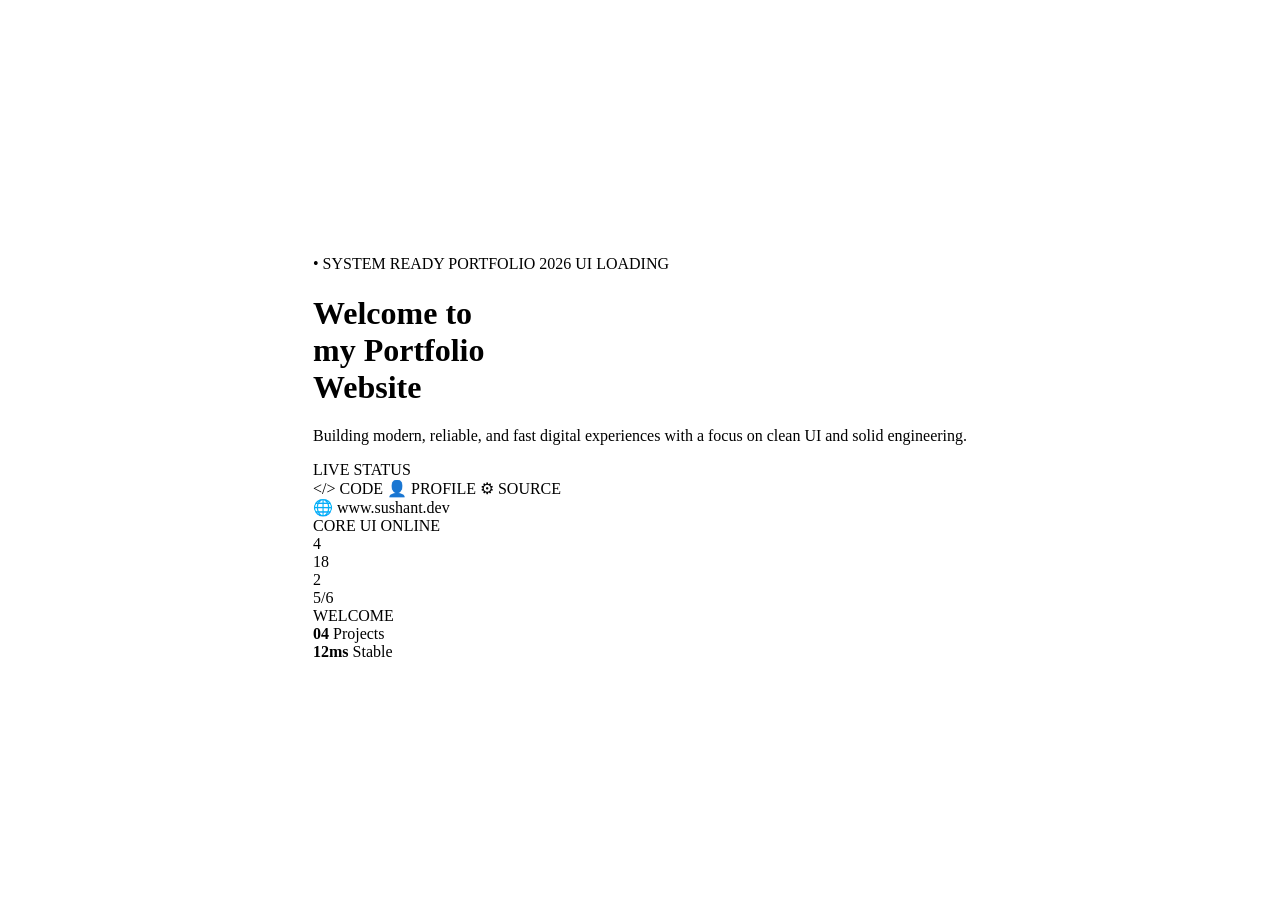
==== index.html @ 024b95af "Add files via upload" ====
<!DOCTYPE html>
<html lang="en">
<head>
  <meta charset="UTF-8" />
  <meta name="viewport" content="width=device-width, initial-scale=1.0" />
  <title>Sushant Janwade | Loading...</title>
  
  <link rel="preconnect" href="https://fonts.googleapis.com">
  <link rel="preconnect" href="https://fonts.gstatic.com" crossorigin>
  <link href="https://fonts.googleapis.com/css2?family=Plus+Jakarta+Sans:wght@300;400;500;600;700;800&family=JetBrains+Mono:wght@400;500;700&display=swap" rel="stylesheet">
  <link rel="stylesheet" href="https://cdnjs.cloudflare.com/ajax/libs/font-awesome/6.5.1/css/all.min.css" />

  <link rel="stylesheet" href="css/style.css" />
</head>
<body style="display: flex; align-items: center; justify-content: center; min-height: 100vh; padding: 0;">

  <div id="intro-screen" style="position: relative; inset: auto; cursor: pointer;">
    <div class="intro-box">
      <div class="intro-top-badges">
        <span class="intro-badge active">• SYSTEM READY</span>
        <span class="intro-badge">PORTFOLIO 2026</span>
        <span class="intro-badge">UI LOADING</span>
      </div>

      <div class="intro-body">
        <div class="intro-left">
          <h1>Welcome to<br>my Portfolio<br>Website</h1>
          <p>Building modern, reliable, and fast digital experiences with a focus on clean UI and solid engineering.</p>
          
          <div class="live-status-title">LIVE STATUS</div>
          <div class="intro-status-pills">
            <span class="intro-status-pill">&lt;/&gt; CODE</span>
            <span class="intro-status-pill">👤 PROFILE</span>
            <span class="intro-status-pill">⚙ SOURCE</span>
          </div>
          <div class="intro-domain">🌐 www.sushant.dev</div>
        </div>

        <div class="intro-right hud-container">
          <div class="hud-header">
            <span>CORE UI</span>
            <span>ONLINE</span>
          </div>

          <div class="hud-circle-wrapper">
            <div class="hud-node node-top">4</div>
            <div class="hud-node node-right">18</div>
            <div class="hud-node node-bottom">2</div>
            <div class="hud-node node-left">5/6</div>
            <div class="hud-circle-inner">
              <span>WELCOME</span>
            </div>
          </div>

          <div class="hud-footer">
            <div class="hud-stat">
              <strong>04</strong>
              <span>Projects</span>
            </div>
            <div class="hud-stat">
              <strong>12ms</strong>
              <span>Stable</span>
            </div>
          </div>
        </div>
      </div>
    </div>
  </div>

  <script>
    // 3 Seconds auto-redirect to home.html
    const redirectTimer = setTimeout(() => {
      window.location.replace("home.html");
    }, 3000);

    // Click anywhere to skip instantly
    document.getElementById('intro-screen').addEventListener('click', () => {
      clearTimeout(redirectTimer);
      window.location.replace("home.html");
    });
  </script>
</body>
</html>
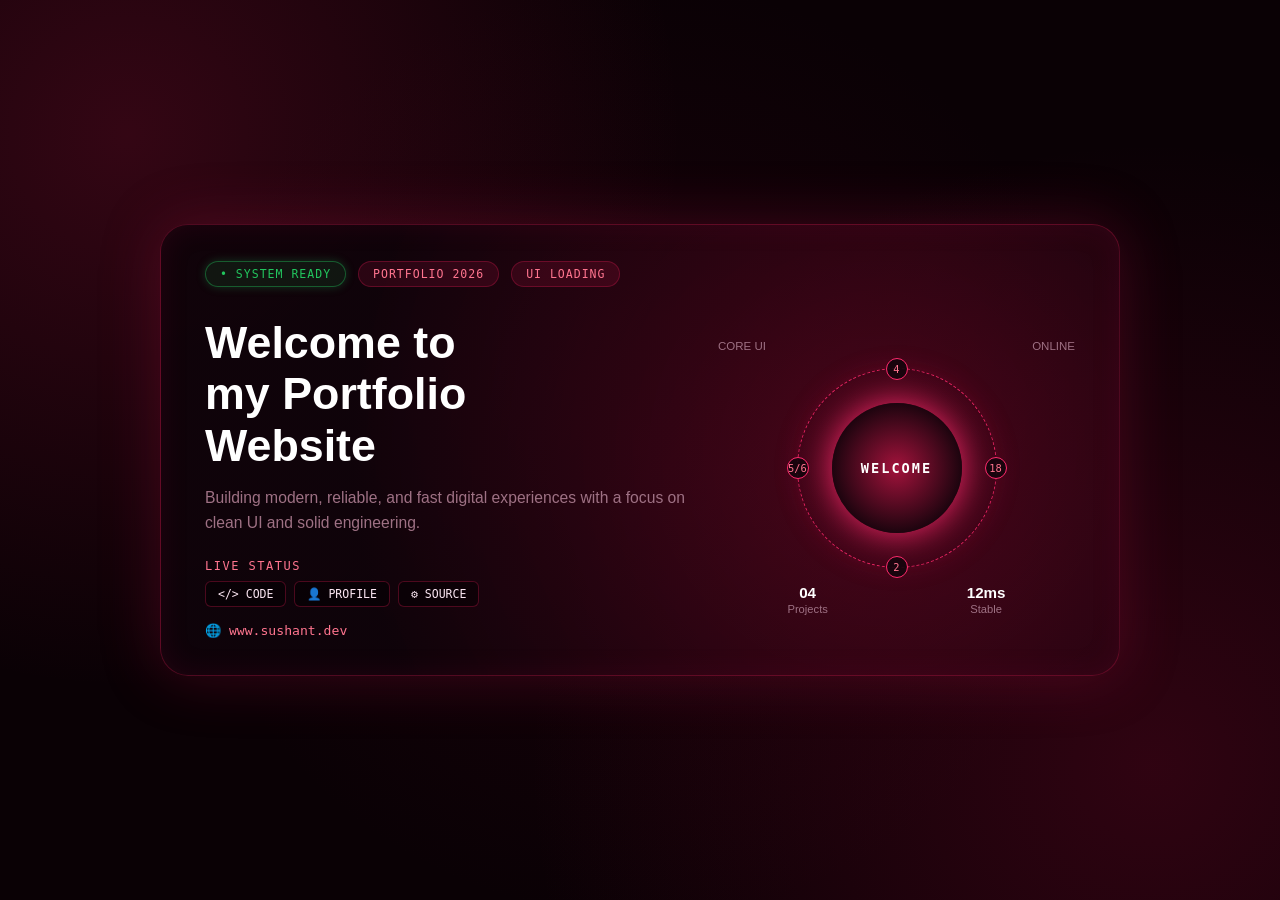
==== commit 9aa20788: "Update index.html" ====
--- a/index.html
+++ b/index.html
@@ -10,7 +10,7 @@
   <link href="https://fonts.googleapis.com/css2?family=Plus+Jakarta+Sans:wght@300;400;500;600;700;800&family=JetBrains+Mono:wght@400;500;700&display=swap" rel="stylesheet">
   <link rel="stylesheet" href="https://cdnjs.cloudflare.com/ajax/libs/font-awesome/6.5.1/css/all.min.css" />
 
-  <link rel="stylesheet" href="css/style.css" />
+  <link rel="stylesheet" href="style.css" />
 </head>
 <body style="display: flex; align-items: center; justify-content: center; min-height: 100vh; padding: 0;">
 
@@ -80,4 +80,4 @@
     });
   </script>
 </body>
-</html>+</html>
--- a/style.css
+++ b/style.css
@@ -0,0 +1,916 @@
+:root {
+  --bg-base: #0a0105;
+  --bg-card: rgba(22, 5, 14, 0.85);
+  --bg-card-hover: rgba(35, 8, 22, 0.95);
+  --primary-crimson: #c9184a;
+  --crimson-glow: #ff2a6d;
+  --accent-pink: #ff758f;
+  --text-main: #fce7f3;
+  --text-muted: #9e7184;
+  --border-glow: rgba(201, 24, 74, 0.35);
+  --border-active: rgba(255, 42, 109, 0.85);
+  --glass-blur: blur(18px);
+  --smooth-ease: cubic-bezier(0.25, 0.8, 0.25, 1);
+}
+
+* {
+  margin: 0;
+  padding: 0;
+  box-sizing: border-box;
+  font-family: 'Plus Jakarta Sans', sans-serif;
+  scroll-behavior: smooth;
+}
+
+/* ====================================================
+   CUSTOM ULTRA-SMOOTH SCROLLBAR
+   ==================================================== */
+::-webkit-scrollbar {
+  width: 8px;
+}
+::-webkit-scrollbar-track {
+  background: #080104;
+}
+::-webkit-scrollbar-thumb {
+  background: rgba(201, 24, 74, 0.5);
+  border-radius: 9999px;
+  border: 2px solid #080104;
+  transition: background 0.3s ease;
+}
+::-webkit-scrollbar-thumb:hover {
+  background: var(--crimson-glow);
+  box-shadow: 0 0 10px var(--crimson-glow);
+}
+
+/* ====================================================
+   MOUSE SPOTLIGHT / GLOW EFFECT
+   ==================================================== */
+.cursor-glow {
+  position: fixed;
+  width: 350px;
+  height: 350px;
+  background: radial-gradient(circle, rgba(255, 42, 109, 0.14) 0%, rgba(201, 24, 74, 0.05) 45%, transparent 70%);
+  border-radius: 50%;
+  pointer-events: none;
+  transform: translate(-50%, -50%);
+  z-index: 999;
+  transition: transform 0.08s linear, opacity 0.3s ease;
+  mix-blend-mode: screen;
+}
+
+body {
+  background-color: var(--bg-base);
+  background-image: 
+    radial-gradient(circle at 10% 15%, rgba(201, 24, 74, 0.22) 0%, transparent 40%),
+    radial-gradient(circle at 90% 85%, rgba(160, 10, 55, 0.25) 0%, transparent 45%),
+    radial-gradient(circle at 50% 50%, rgba(80, 5, 28, 0.2) 0%, transparent 60%);
+  background-attachment: fixed;
+  color: var(--text-main);
+  min-height: 100vh;
+  overflow-x: hidden;
+  display: flex;
+  flex-direction: column;
+  align-items: center;
+  padding: 24px 16px 80px 16px;
+}
+
+/* ====================================================
+   INTRO HUD SCREEN
+   ==================================================== */
+.intro-box {
+  width: 100%;
+  max-width: 960px;
+  background: radial-gradient(circle at 75% 50%, rgba(130, 10, 45, 0.45) 0%, rgba(15, 3, 10, 0.95) 70%);
+  border: 1.5px solid var(--border-glow);
+  border-radius: 28px;
+  padding: 36px 44px;
+  box-shadow: 0 0 60px rgba(201, 24, 74, 0.25), inset 0 0 30px rgba(201, 24, 74, 0.1);
+  display: flex;
+  flex-direction: column;
+  gap: 30px;
+  transition: transform 0.4s var(--smooth-ease);
+}
+
+.intro-box:hover {
+  border-color: var(--crimson-glow);
+  box-shadow: 0 0 80px rgba(201, 24, 74, 0.35);
+}
+
+.intro-top-badges { display: flex; gap: 12px; }
+
+.intro-badge {
+  font-size: 0.72rem;
+  font-family: 'JetBrains Mono', monospace;
+  letter-spacing: 1px;
+  color: var(--accent-pink);
+  padding: 5px 14px;
+  border-radius: 9999px;
+  background: rgba(201, 24, 74, 0.15);
+  border: 1px solid var(--border-glow);
+  text-transform: uppercase;
+  transition: all 0.3s ease;
+}
+
+.intro-badge.active {
+  color: #22c55e;
+  border-color: rgba(34, 197, 94, 0.4);
+  background: rgba(34, 197, 94, 0.1);
+  box-shadow: 0 0 10px rgba(34, 197, 94, 0.25);
+}
+
+.intro-body {
+  display: grid;
+  grid-template-columns: 1.15fr 0.85fr;
+  align-items: center;
+  gap: 30px;
+}
+
+.intro-left h1 {
+  font-size: 2.8rem;
+  font-weight: 800;
+  color: #ffffff;
+  line-height: 1.15;
+  margin-bottom: 14px;
+}
+
+.intro-left p {
+  color: var(--text-muted);
+  font-size: 0.98rem;
+  line-height: 1.6;
+  margin-bottom: 24px;
+}
+
+.live-status-title {
+  font-family: 'JetBrains Mono', monospace;
+  font-size: 0.75rem;
+  letter-spacing: 1.5px;
+  color: var(--accent-pink);
+  margin-bottom: 8px;
+  text-transform: uppercase;
+}
+
+.intro-status-pills { display: flex; gap: 8px; margin-bottom: 14px; }
+
+.intro-status-pill {
+  font-family: 'JetBrains Mono', monospace;
+  font-size: 0.72rem;
+  padding: 5px 12px;
+  background: rgba(0, 0, 0, 0.4);
+  border: 1px solid var(--border-glow);
+  border-radius: 6px;
+  color: var(--text-main);
+  transition: all 0.3s ease;
+}
+
+.intro-status-pill:hover {
+  border-color: var(--crimson-glow);
+  color: #fff;
+  box-shadow: 0 0 10px rgba(255, 42, 109, 0.3);
+}
+
+.intro-domain {
+  font-family: 'JetBrains Mono', monospace;
+  font-size: 0.82rem;
+  color: var(--accent-pink);
+  display: inline-flex;
+  align-items: center;
+  gap: 6px;
+}
+
+.hud-container { display: flex; flex-direction: column; align-items: center; gap: 16px; }
+.hud-header { width: 100%; display: flex; justify-content: space-between; font-family: 'JetBrains Mono', monospace; font-size: 0.72rem; color: var(--text-muted); }
+
+.hud-circle-wrapper {
+  position: relative;
+  width: 200px;
+  height: 200px;
+  border-radius: 50%;
+  display: flex;
+  align-items: center;
+  justify-content: center;
+  border: 1px dashed var(--border-active);
+  animation: rotateHud 20s linear infinite;
+  box-shadow: 0 0 25px rgba(201, 24, 74, 0.2);
+}
+
+@keyframes rotateHud { from { transform: rotate(0deg); } to { transform: rotate(360deg); } }
+
+.hud-circle-inner {
+  width: 130px;
+  height: 130px;
+  border-radius: 50%;
+  background: radial-gradient(circle, rgba(201, 24, 74, 0.7) 0%, rgba(15, 3, 10, 0.9) 75%);
+  box-shadow: 0 0 35px var(--crimson-glow);
+  display: flex;
+  align-items: center;
+  justify-content: center;
+  animation: rotateHud 20s linear infinite reverse;
+}
+
+.hud-circle-inner span { font-family: 'JetBrains Mono', monospace; font-size: 0.85rem; font-weight: 700; letter-spacing: 2px; color: #fff; }
+
+.hud-node {
+  position: absolute;
+  width: 22px;
+  height: 22px;
+  border-radius: 50%;
+  background: rgba(20, 4, 12, 0.9);
+  border: 1px solid var(--crimson-glow);
+  color: var(--accent-pink);
+  font-size: 0.65rem;
+  font-family: 'JetBrains Mono', monospace;
+  display: flex;
+  align-items: center;
+  justify-content: center;
+}
+
+.node-top { top: -11px; left: calc(50% - 11px); }
+.node-right { right: -11px; top: calc(50% - 11px); }
+.node-bottom { bottom: -11px; left: calc(50% - 11px); }
+.node-left { left: -11px; top: calc(50% - 11px); }
+
+.hud-footer { width: 100%; display: flex; justify-content: space-around; font-family: 'JetBrains Mono', monospace; font-size: 0.8rem; }
+.hud-stat { text-align: center; }
+.hud-stat strong { display: block; color: #fff; font-size: 0.95rem; }
+.hud-stat span { color: var(--text-muted); font-size: 0.7rem; }
+
+/* ====================================================
+   MAIN WRAPPER & FLOATING NAVBAR
+   ==================================================== */
+.portfolio-wrapper {
+  width: 100%;
+  max-width: 1080px;
+  display: flex;
+  flex-direction: column;
+  gap: 48px;
+}
+
+.navbar {
+  position: sticky;
+  top: 18px;
+  z-index: 1000;
+  align-self: center;
+  background: rgba(24, 6, 16, 0.88);
+  backdrop-filter: var(--glass-blur);
+  border: 1px solid var(--border-glow);
+  border-radius: 9999px;
+  padding: 6px 14px;
+  display: flex;
+  gap: 8px;
+  box-shadow: 0 10px 30px rgba(0, 0, 0, 0.7), 0 0 20px rgba(201, 24, 74, 0.25);
+  margin-bottom: 24px;
+  transition: transform 0.3s ease, box-shadow 0.3s ease;
+}
+
+.navbar:hover {
+  box-shadow: 0 14px 40px rgba(0, 0, 0, 0.8), 0 0 28px rgba(201, 24, 74, 0.4);
+}
+
+.nav-btn {
+  background: transparent;
+  border: none;
+  color: var(--text-muted);
+  padding: 8px 18px;
+  border-radius: 9999px;
+  font-size: 0.9rem;
+  font-weight: 600;
+  cursor: pointer;
+  display: flex;
+  align-items: center;
+  gap: 8px;
+  transition: all 0.3s var(--smooth-ease);
+  text-decoration: none;
+}
+
+.nav-btn:hover {
+  color: #ffffff;
+  background: rgba(201, 24, 74, 0.25);
+  box-shadow: 0 0 14px rgba(201, 24, 74, 0.35);
+  transform: translateY(-2px);
+}
+
+.nav-btn.active {
+  background: var(--primary-crimson);
+  color: #ffffff;
+  box-shadow: 0 0 22px var(--crimson-glow);
+}
+
+/* Base Glass Card */
+.glass-card {
+  background: var(--bg-card);
+  backdrop-filter: var(--glass-blur);
+  border: 1.2px solid var(--border-glow);
+  border-radius: 28px;
+  padding: 44px;
+  box-shadow: 0 16px 45px rgba(0, 0, 0, 0.6), inset 0 0 25px rgba(201, 24, 74, 0.06);
+  transition: all 0.4s var(--smooth-ease);
+  scroll-margin-top: 100px;
+}
+
+.glass-card:hover {
+  border-color: var(--border-active);
+  box-shadow: 0 24px 60px rgba(0, 0, 0, 0.75), 0 0 35px rgba(201, 24, 74, 0.25);
+}
+
+/* ====================================================
+   HERO / HOME STYLING
+   ==================================================== */
+.hero-layout {
+  display: grid;
+  grid-template-columns: 1.25fr 0.75fr;
+  align-items: center;
+  gap: 36px;
+}
+
+.badge-freelance {
+  display: inline-flex;
+  align-items: center;
+  gap: 8px;
+  padding: 6px 16px;
+  border-radius: 9999px;
+  background: rgba(201, 24, 74, 0.15);
+  border: 1px solid var(--border-glow);
+  color: var(--accent-pink);
+  font-size: 0.82rem;
+  font-weight: 600;
+  margin-bottom: 22px;
+  transition: all 0.3s ease;
+}
+
+.badge-freelance:hover {
+  border-color: var(--crimson-glow);
+  box-shadow: 0 0 15px rgba(201, 24, 74, 0.35);
+  transform: translateX(3px);
+}
+
+.hero-info h1 {
+  font-size: 3.4rem;
+  font-weight: 800;
+  color: #ffffff;
+  line-height: 1.1;
+  margin-bottom: 6px;
+}
+
+.hero-info h2 {
+  font-size: 1.85rem;
+  font-weight: 700;
+  color: var(--crimson-glow);
+  margin-bottom: 18px;
+  text-shadow: 0 0 20px rgba(255, 42, 109, 0.3);
+}
+
+.hero-info p {
+  color: var(--text-muted);
+  line-height: 1.65;
+  font-size: 1rem;
+  margin-bottom: 24px;
+}
+
+.meta-pills { display: flex; flex-wrap: wrap; gap: 12px; margin-bottom: 28px; }
+
+.meta-pill {
+  font-size: 0.84rem;
+  color: var(--text-main);
+  display: flex;
+  align-items: center;
+  gap: 8px;
+  background: rgba(0, 0, 0, 0.45);
+  padding: 6px 14px;
+  border-radius: 9999px;
+  border: 1px solid var(--border-glow);
+  transition: all 0.3s ease;
+}
+
+.meta-pill:hover {
+  border-color: var(--crimson-glow);
+  background: rgba(201, 24, 74, 0.15);
+  box-shadow: 0 0 12px rgba(201, 24, 74, 0.3);
+  transform: translateY(-2px);
+}
+
+.action-group { display: flex; gap: 14px; margin-bottom: 26px; }
+
+.btn-primary {
+  background: var(--primary-crimson);
+  color: #fff;
+  padding: 12px 24px;
+  border-radius: 9999px;
+  border: none;
+  font-weight: 700;
+  font-size: 0.95rem;
+  cursor: pointer;
+  display: inline-flex;
+  align-items: center;
+  gap: 8px;
+  text-decoration: none;
+  box-shadow: 0 0 20px rgba(201, 24, 74, 0.4);
+  transition: all 0.3s var(--smooth-ease);
+}
+
+.btn-primary:hover {
+  background: var(--crimson-glow);
+  box-shadow: 0 0 35px var(--crimson-glow);
+  transform: translateY(-3px) scale(1.02);
+}
+
+.btn-secondary {
+  background: rgba(255, 255, 255, 0.04);
+  color: #fff;
+  padding: 12px 24px;
+  border-radius: 9999px;
+  border: 1px solid var(--border-glow);
+  font-weight: 700;
+  font-size: 0.95rem;
+  cursor: pointer;
+  display: inline-flex;
+  align-items: center;
+  gap: 8px;
+  text-decoration: none;
+  transition: all 0.3s var(--smooth-ease);
+}
+
+.btn-secondary:hover {
+  background: rgba(201, 24, 74, 0.25);
+  border-color: var(--crimson-glow);
+  box-shadow: 0 0 20px rgba(201, 24, 74, 0.35);
+  transform: translateY(-3px);
+}
+
+.social-row { display: flex; align-items: center; gap: 16px; font-size: 0.88rem; color: var(--text-muted); }
+
+.social-icon-raw {
+  color: var(--text-muted);
+  font-size: 1.15rem;
+  text-decoration: none;
+  transition: all 0.3s var(--smooth-ease);
+  display: inline-block;
+}
+
+.social-icon-raw:hover {
+  color: #ffffff;
+  transform: translateY(-4px) scale(1.15);
+  text-shadow: 0 0 14px var(--crimson-glow);
+}
+
+.hero-art-box { display: flex; justify-content: center; align-items: center; }
+
+.art-frame-white {
+  width: 320px;
+  height: 320px;
+  background: #ffffff;
+  border-radius: 24px;
+  overflow: hidden;
+  display: flex;
+  align-items: center;
+  justify-content: center;
+  box-shadow: 0 0 35px rgba(201, 24, 74, 0.4);
+  transition: all 0.4s var(--smooth-ease);
+}
+
+.art-frame-white:hover {
+  transform: translateY(-6px) scale(1.02);
+  box-shadow: 0 0 50px rgba(255, 42, 109, 0.6);
+}
+
+.art-frame-white img { width: 100%; height: 100%; object-fit: cover; }
+
+/* ====================================================
+   ABOUT ME STYLING
+   ==================================================== */
+.about-top-pill {
+  display: inline-flex;
+  align-items: center;
+  gap: 10px;
+  background: rgba(0, 0, 0, 0.5);
+  border: 1px solid var(--border-glow);
+  padding: 6px 14px;
+  border-radius: 9999px;
+  margin-bottom: 24px;
+  transition: all 0.3s ease;
+}
+
+.about-top-pill:hover {
+  border-color: var(--crimson-glow);
+  box-shadow: 0 0 14px rgba(201, 24, 74, 0.3);
+}
+
+.about-top-pill img { width: 24px; height: 24px; border-radius: 50%; }
+.about-top-pill span { font-size: 0.82rem; color: var(--text-muted); }
+.about-top-pill strong { color: #fff; font-size: 0.82rem; }
+
+.section-badge-center { text-align: center; margin-bottom: 28px; }
+
+.section-pill-tag {
+  font-size: 0.85rem;
+  font-weight: 700;
+  letter-spacing: 2px;
+  text-transform: uppercase;
+  color: var(--crimson-glow);
+  background: rgba(201, 24, 74, 0.15);
+  border: 1px solid var(--border-glow);
+  padding: 6px 20px;
+  border-radius: 9999px;
+  display: inline-block;
+  transition: all 0.3s ease;
+}
+
+.section-pill-tag:hover {
+  background: rgba(201, 24, 74, 0.25);
+  border-color: var(--crimson-glow);
+  box-shadow: 0 0 16px var(--crimson-glow);
+  transform: scale(1.05);
+}
+
+.about-content-grid {
+  display: grid;
+  grid-template-columns: 1.3fr 0.7fr;
+  align-items: center;
+  gap: 36px;
+}
+
+.about-paragraphs p {
+  font-size: 0.98rem;
+  line-height: 1.7;
+  color: var(--text-main);
+  margin-bottom: 16px;
+}
+
+.skills-code-list {
+  margin-top: 20px;
+  display: flex;
+  flex-direction: column;
+  gap: 8px;
+  font-family: 'JetBrains Mono', monospace;
+  font-size: 0.88rem;
+  color: var(--accent-pink);
+}
+
+.skills-code-list div {
+  padding: 6px 10px;
+  border-radius: 8px;
+  background: rgba(0, 0, 0, 0.25);
+  border: 1px solid transparent;
+  transition: all 0.3s ease;
+}
+
+.skills-code-list div:hover {
+  border-color: var(--border-glow);
+  background: rgba(201, 24, 74, 0.12);
+  color: #fff;
+  transform: translateX(6px);
+}
+
+.art-frame {
+  width: 310px;
+  height: 340px;
+  border-radius: 26px;
+  overflow: hidden;
+  border: 2px solid var(--border-glow);
+  box-shadow: 0 0 35px rgba(201, 24, 74, 0.3);
+  background: #19040e;
+  transition: all 0.4s var(--smooth-ease);
+}
+
+.art-frame:hover {
+  transform: translateY(-6px) scale(1.02);
+  border-color: var(--crimson-glow);
+  box-shadow: 0 0 50px rgba(255, 42, 109, 0.5);
+}
+
+.art-frame img { width: 100%; height: 100%; object-fit: cover; }
+
+/* ====================================================
+   PROJECTS SECTION (3 COLUMNS)
+   ==================================================== */
+.section-header-wrap { text-align: center; margin-bottom: 34px; }
+.section-main-title { font-size: 2.3rem; font-weight: 800; color: #fff; margin-top: 10px; margin-bottom: 6px; }
+.section-main-sub { color: var(--text-muted); font-size: 0.95rem; max-width: 600px; margin: 0 auto; line-height: 1.5; }
+
+.projects-grid {
+  display: grid;
+  grid-template-columns: repeat(3, 1fr);
+  gap: 22px;
+}
+
+.project-card {
+  background: rgba(22, 5, 14, 0.85);
+  border: 1.2px solid var(--border-glow);
+  border-radius: 22px;
+  overflow: hidden;
+  display: flex;
+  flex-direction: column;
+  transition: all 0.4s var(--smooth-ease);
+  box-shadow: 0 10px 30px rgba(0, 0, 0, 0.5);
+}
+
+.project-card:hover {
+  border-color: var(--border-active);
+  transform: translateY(-8px);
+  box-shadow: 0 20px 50px rgba(201, 24, 74, 0.4);
+}
+
+.project-thumb {
+  height: 160px;
+  background: #1a040e;
+  overflow: hidden;
+  position: relative;
+}
+
+.project-thumb img {
+  width: 100%;
+  height: 100%;
+  object-fit: cover;
+  transition: transform 0.5s var(--smooth-ease);
+}
+
+.project-card:hover .project-thumb img {
+  transform: scale(1.08);
+}
+
+.status-badge-card {
+  position: absolute;
+  top: 10px;
+  right: 10px;
+  padding: 4px 10px;
+  border-radius: 9999px;
+  font-size: 0.68rem;
+  font-weight: 700;
+  font-family: 'JetBrains Mono', monospace;
+  letter-spacing: 0.5px;
+  text-transform: uppercase;
+  z-index: 2;
+}
+
+.status-live {
+  background: rgba(34, 197, 94, 0.95);
+  color: #ffffff;
+  box-shadow: 0 0 12px rgba(34, 197, 94, 0.6);
+}
+
+.status-indev {
+  background: rgba(225, 29, 72, 0.95);
+  color: #ffffff;
+  box-shadow: 0 0 12px rgba(225, 29, 72, 0.6);
+}
+
+.project-body { padding: 20px; display: flex; flex-direction: column; flex-grow: 1; }
+.project-title { font-size: 1.2rem; font-weight: 700; color: #ffffff; margin-bottom: 6px; }
+.project-desc { font-size: 0.83rem; color: var(--text-muted); line-height: 1.5; margin-bottom: 16px; min-height: 48px; }
+
+.project-tags { display: flex; flex-wrap: wrap; align-items: center; gap: 6px; margin-bottom: 20px; min-height: 32px; }
+
+.project-tag {
+  font-size: 0.72rem;
+  font-family: 'JetBrains Mono', monospace;
+  font-weight: 500;
+  padding: 4px 10px;
+  border-radius: 9999px;
+  background: rgba(201, 24, 74, 0.12);
+  border: 1px solid rgba(201, 24, 74, 0.4);
+  color: var(--accent-pink);
+  display: inline-block;
+  transition: all 0.25s ease;
+}
+
+.project-card:hover .project-tag {
+  background: rgba(201, 24, 74, 0.22);
+  border-color: var(--accent-pink);
+}
+
+.project-btns { display: flex; gap: 10px; margin-top: auto; }
+
+.p-btn-gh {
+  flex: 1;
+  text-align: center;
+  padding: 9px 0;
+  border-radius: 9999px;
+  font-size: 0.82rem;
+  font-weight: 600;
+  text-decoration: none !important;
+  color: #ffffff !important;
+  background: rgba(0, 0, 0, 0.35);
+  border: 1px solid var(--border-glow);
+  transition: all 0.3s var(--smooth-ease);
+  display: flex;
+  align-items: center;
+  justify-content: center;
+}
+
+.p-btn-gh:hover {
+  background: rgba(201, 24, 74, 0.25);
+  border-color: var(--crimson-glow);
+  box-shadow: 0 0 16px rgba(201, 24, 74, 0.4);
+  transform: translateY(-2px);
+}
+
+.p-btn-demo {
+  flex: 1;
+  text-align: center;
+  padding: 9px 0;
+  border-radius: 9999px;
+  font-size: 0.82rem;
+  font-weight: 700;
+  text-decoration: none !important;
+  color: #ffffff !important;
+  background: var(--primary-crimson);
+  border: 1px solid transparent;
+  box-shadow: 0 0 16px rgba(201, 24, 74, 0.4);
+  transition: all 0.3s var(--smooth-ease);
+  display: flex;
+  align-items: center;
+  justify-content: center;
+}
+
+.p-btn-demo:hover {
+  background: var(--crimson-glow);
+  box-shadow: 0 0 26px var(--crimson-glow);
+  transform: translateY(-2px);
+}
+
+/* ====================================================
+   SERVICES SECTION (3 COLUMNS)
+   ==================================================== */
+.services-grid {
+  display: grid;
+  grid-template-columns: repeat(3, 1fr);
+  gap: 22px;
+}
+
+.service-card {
+  background: rgba(22, 5, 14, 0.85);
+  border: 1.2px solid var(--border-glow);
+  border-radius: 22px;
+  padding: 32px 24px;
+  text-align: center;
+  display: flex;
+  flex-direction: column;
+  align-items: center;
+  transition: all 0.4s var(--smooth-ease);
+  box-shadow: 0 10px 30px rgba(0, 0, 0, 0.5);
+}
+
+.service-card:hover {
+  border-color: var(--border-active);
+  transform: translateY(-8px);
+  box-shadow: 0 20px 50px rgba(201, 24, 74, 0.4);
+}
+
+.service-icon-wrap {
+  width: 56px;
+  height: 56px;
+  border-radius: 16px;
+  background: rgba(201, 24, 74, 0.15);
+  border: 1px solid var(--border-glow);
+  display: flex;
+  align-items: center;
+  justify-content: center;
+  font-size: 1.5rem;
+  color: var(--crimson-glow);
+  margin-bottom: 16px;
+  box-shadow: 0 0 15px rgba(201, 24, 74, 0.2);
+  transition: all 0.35s var(--smooth-ease);
+}
+
+.service-card:hover .service-icon-wrap {
+  box-shadow: 0 0 28px var(--crimson-glow);
+  border-color: var(--crimson-glow);
+  transform: scale(1.1) rotate(5deg);
+}
+
+.service-title { font-size: 1.2rem; font-weight: 700; color: #ffffff; margin-bottom: 10px; }
+.service-desc { font-size: 0.84rem; color: var(--text-muted); line-height: 1.6; margin-bottom: 20px; flex-grow: 1; }
+
+.service-subtags {
+  display: flex;
+  flex-wrap: wrap;
+  justify-content: center;
+  gap: 6px;
+  margin-top: auto;
+}
+
+.subtag {
+  font-size: 0.72rem;
+  font-family: 'JetBrains Mono', monospace;
+  font-weight: 500;
+  color: var(--accent-pink);
+  background: rgba(201, 24, 74, 0.12);
+  border: 1px solid rgba(201, 24, 74, 0.4);
+  padding: 4px 10px;
+  border-radius: 9999px;
+  display: inline-block;
+  transition: all 0.25s ease;
+}
+
+.service-card:hover .subtag {
+  border-color: var(--accent-pink);
+  background: rgba(201, 24, 74, 0.22);
+}
+
+/* ====================================================
+   CONTACT SECTION
+   ==================================================== */
+.contact-grid {
+  display: grid;
+  grid-template-columns: 1fr 1.15fr;
+  gap: 40px;
+  align-items: center;
+}
+
+.contact-left h2 { font-size: 2.2rem; font-weight: 800; color: #fff; margin-bottom: 10px; }
+.contact-left p { color: var(--text-muted); font-size: 0.95rem; line-height: 1.6; margin-bottom: 26px; }
+.contact-details-list { display: flex; flex-direction: column; gap: 16px; margin-bottom: 26px; }
+
+.contact-item {
+  display: flex;
+  align-items: center;
+  gap: 14px;
+  font-size: 0.92rem;
+  color: var(--text-main);
+  transition: all 0.3s ease;
+}
+
+.contact-item:hover {
+  transform: translateX(4px);
+  color: #fff;
+}
+
+.contact-item i { color: var(--crimson-glow); font-size: 1.1rem; width: 24px; }
+.contact-socials { display: flex; gap: 12px; }
+
+.social-btn {
+  width: 40px;
+  height: 40px;
+  border-radius: 50%;
+  background: rgba(0, 0, 0, 0.4);
+  border: 1px solid var(--border-glow);
+  display: flex;
+  align-items: center;
+  justify-content: center;
+  color: var(--text-main);
+  text-decoration: none;
+  transition: all 0.3s var(--smooth-ease);
+}
+
+.social-btn:hover {
+  background: var(--primary-crimson);
+  color: #fff;
+  box-shadow: 0 0 20px var(--crimson-glow);
+  transform: translateY(-4px) scale(1.1);
+}
+
+.contact-form { display: flex; flex-direction: column; gap: 14px; }
+
+.input-field {
+  width: 100%;
+  background: rgba(0, 0, 0, 0.45);
+  border: 1.2px solid var(--border-glow);
+  border-radius: 12px;
+  padding: 14px 18px;
+  color: #fff;
+  font-size: 0.92rem;
+  outline: none;
+  transition: all 0.3s var(--smooth-ease);
+}
+
+.input-field:focus {
+  border-color: var(--crimson-glow);
+  box-shadow: 0 0 18px rgba(201, 24, 74, 0.45);
+  background: rgba(15, 2, 9, 0.7);
+}
+
+textarea.input-field { min-height: 120px; resize: vertical; }
+
+.btn-submit {
+  background: var(--primary-crimson);
+  color: #fff;
+  border: none;
+  padding: 14px;
+  border-radius: 12px;
+  font-weight: 700;
+  font-size: 0.95rem;
+  cursor: pointer;
+  transition: all 0.3s var(--smooth-ease);
+  box-shadow: 0 0 20px rgba(201, 24, 74, 0.35);
+}
+
+.btn-submit:hover {
+  background: var(--crimson-glow);
+  box-shadow: 0 0 30px var(--crimson-glow);
+  transform: translateY(-2px);
+}
+
+/* ====================================================
+   RESPONSIVE
+   ==================================================== */
+@media (max-width: 992px) {
+  .projects-grid, .services-grid { grid-template-columns: repeat(2, 1fr); }
+}
+
+@media (max-width: 768px) {
+  .intro-body, .hero-layout, .about-content-grid, .contact-grid { grid-template-columns: 1fr; }
+  .projects-grid, .services-grid { grid-template-columns: 1fr; }
+  .hero-art-box { order: -1; }
+  .art-frame, .art-frame-white { width: 240px; height: 260px; }
+  .hero-info h1 { font-size: 2.4rem; }
+  .navbar { width: 95%; justify-content: space-between; padding: 4px 6px; }
+  .nav-btn { padding: 6px 10px; font-size: 0.78rem; }
+}
